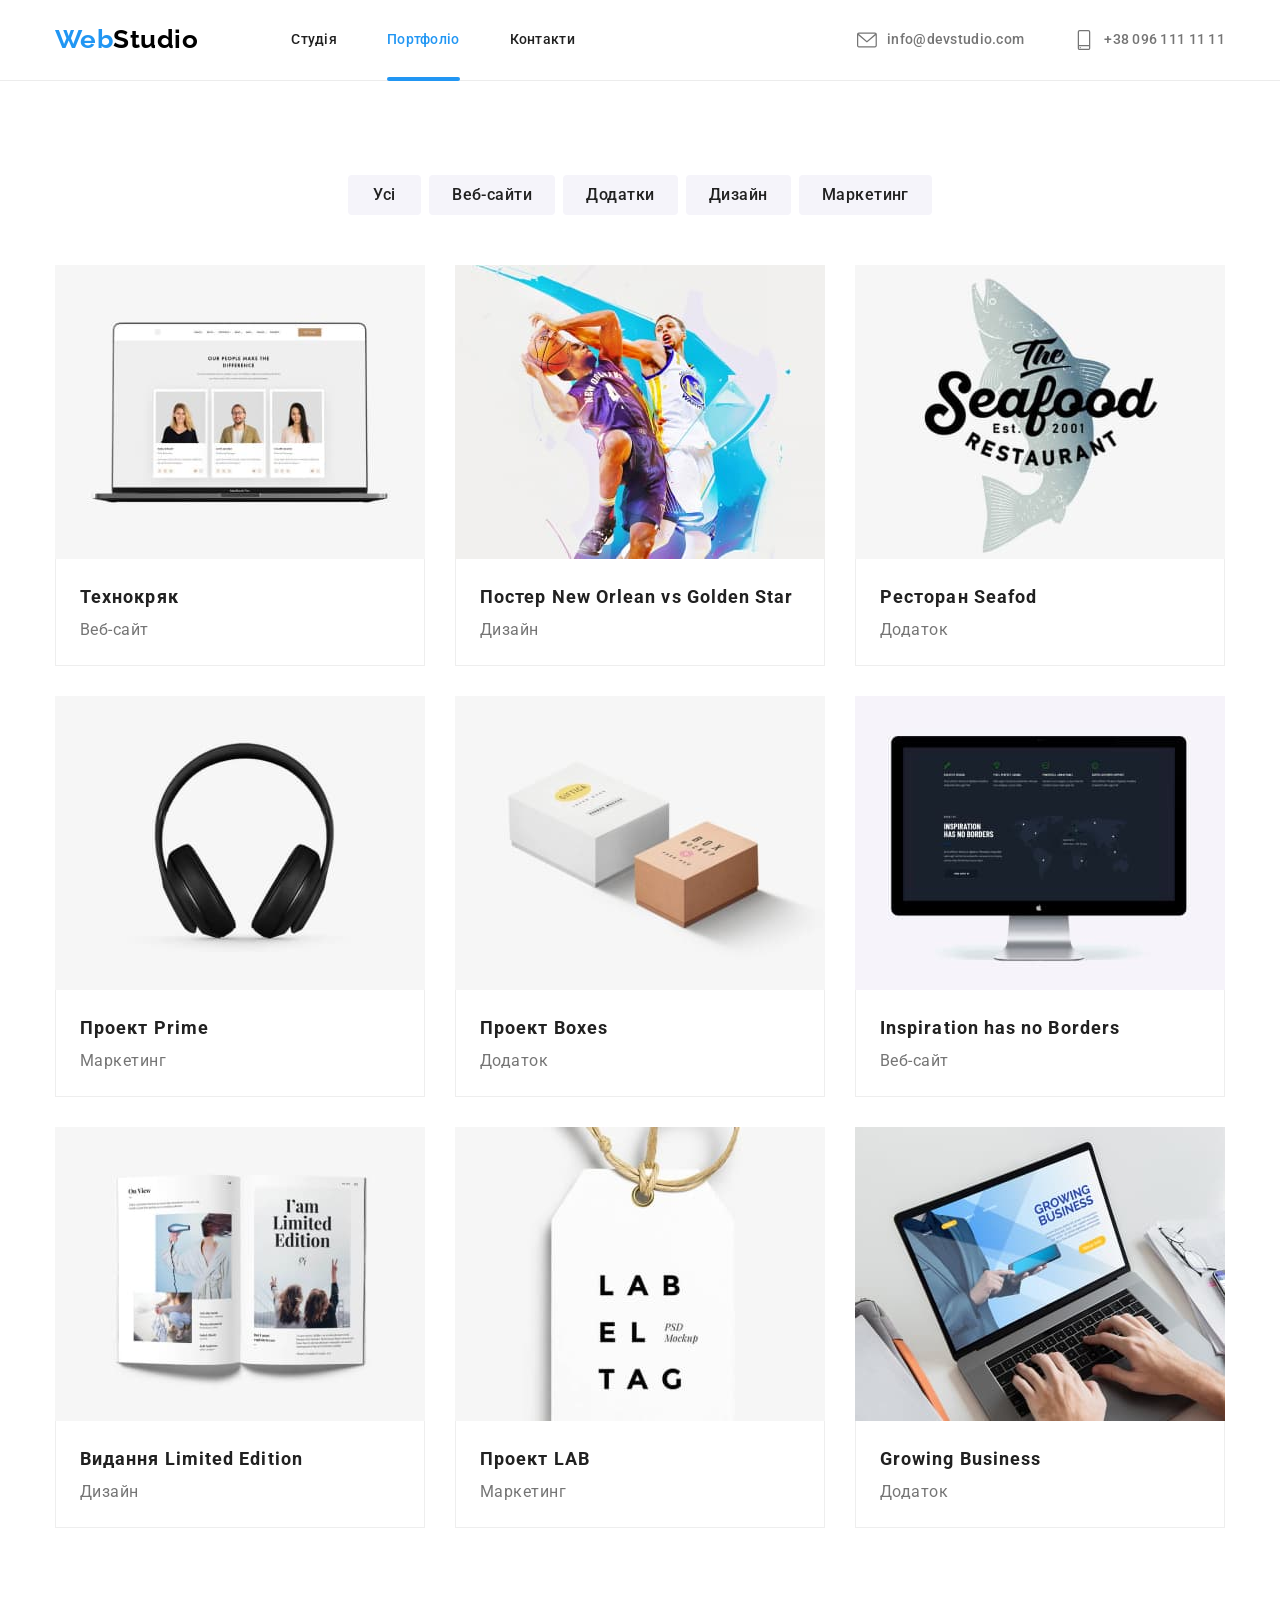
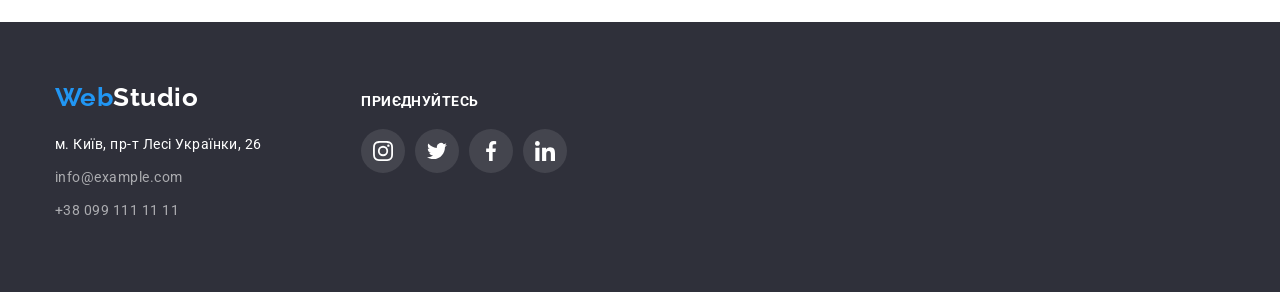
==== portfolio.html @ 3cb25d00 "initial commit" ====
<!DOCTYPE html>
<html lang="uk">
  <head>
    <meta charset="UTF-8" />
    <meta name="viewport" content="width=device-width, initial-scale=1.0" />
    <title>Студія</title>
    <link rel="preconnect" href="https://fonts.googleapis.com" />
    <link rel="preconnect" href="https://fonts.gstatic.com" crossorigin />
    <link
      href="https://fonts.googleapis.com/css2?family=Raleway:wght@700&family=Roboto:wght@400;500;700;900&display=swap"
      rel="stylesheet"
    />
    <link
      rel="stylesheet"
      href="https://cdnjs.cloudflare.com/ajax/libs/modern-normalize/1.1.0/modern-normalize.min.css"
      integrity="sha512-wpPYUAdjBVSE4KJnH1VR1HeZfpl1ub8YT/NKx4PuQ5NmX2tKuGu6U/JRp5y+Y8XG2tV+wKQpNHVUX03MfMFn9Q=="
      crossorigin="anonymous"
      referrerpolicy="no-referrer"
    />
    <link rel="stylesheet" href="./css/styles.css" />
  </head>

  <body>
    <!-------------------header------------------->
    <header class="page-header">
      <div class="container menu-container">
        <nav class="header-nav">
          <!--logo-->
          <a href="/index.html" class="logo link">
            <span class="logo-firstpart">Web</span
            ><span class="logo-secondpart">Studio</span>
          </a>
          <!---------------menu-------------------->
          <ul class="site-nav">
            <li class="site-nav-unit">
              <a href="./index.html" class="link">Студія</a>
            </li>
            <li class="site-nav-unit">
              <a href="./portfolio.html" class="link current">Портфоліо</a>
            </li>
            <li class="site-nav-unit"><a href="#" class="link">Контакти</a></li>
          </ul>
        </nav>

        <!---------------contacts-header--------------->
        <ul class="auth-nav">
          <li class="auth-nav-item item">
            <a href="mailto:info@devstudio.com" class="auth-nav-link link"
              ><svg class="address-icon" width="20" height="20">
                <use href="./images/icons.svg#icon-envelope"></use>
                ></svg
              ><span>info@devstudio.com</span>
            </a>
          </li>
          <li class="auth-nav-item item">
            <a href="tel:+380961111111" class="auth-nav-link link"
              ><svg class="address-icon" width="20" height="20">
                <use href="./images/icons.svg#icon-smartphone"></use>
                ></svg
              ><span>+38 096 111 11 11</span></a
            >
          </li>
        </ul>
      </div>
    </header>

    <main>
      <section class="portfolio">
        <div class="container">
          <h1 class="visually-hidden">Портфоліо</h1>

          <!--examples-categories-->
          <ul class="portfolio-buttons-list">
            <li>
              <button
                type="button"
                class="portfolio-button button secondary link"
              >
                Усі
              </button>
            </li>
            <li>
              <button
                type="button"
                class="portfolio-button button secondary link"
              >
                Веб-сайти
              </button>
            </li>
            <li>
              <button
                type="button"
                class="portfolio-button button secondary link"
              >
                Додатки
              </button>
            </li>
            <li>
              <button
                type="button"
                class="portfolio-button button secondary link"
              >
                Дизайн
              </button>
            </li>
            <li>
              <button
                type="button"
                class="portfolio-button button secondary link"
              >
                Маркетинг
              </button>
            </li>
          </ul>
          <!----------------------------Portfolio-------------------------------------->
          <ul class="portfolio-list list">
            <li class="portfolio-item">
              <a
                href="#"
                target="_blank"
                rel="noopener noreferrer"
                class="portfolio-link link"
              >
                <div class="portfolio-thumb">
                  <img
                    src="./images/portfolio-img-example-01.jpg"
                    alt="Відкритий ноутбук з зображенням головної сторінки сайту"
                    width="370"
                    height="294"
                  />
                  <div class="portfolio-overlay">
                    <p class="portfolio-overlay-text">
                      Ресурс пропонує комплексні пропозиції з різним рівнем
                      функціоналу та сервісів. Все це дозволить відвідувачу
                      отримати вичерпні відомості про компанію чи приватну
                      особу.
                    </p>
                  </div>
                </div>
                <div class="portfolio-item-info">
                  <h2 class="portfolio-item-title">Технокряк</h2>
                  <p class="portfolio-item-text">Веб-сайт</p>
                </div>
              </a>
            </li>
            <li class="portfolio-item">
              <a
                href="#"
                target="_blank"
                rel="noopener noreferrer"
                class="portfolio-link link"
              >
                <div class="portfolio-thumb">
                  <img
                    src="./images/portfolio-img-example-02.jpg"
                    alt="Активна гра в баскетбол"
                    width="370"
                    height="294"
                  />
                  <div class="portfolio-overlay">
                    <p class="portfolio-overlay-text">
                      Ресурс пропонує комплексні пропозиції з різним рівнем
                      функціоналу та сервісів. Все це дозволить відвідувачу
                      отримати вичерпні відомості про компанію чи приватну
                      особу.
                    </p>
                  </div>
                </div>

                <div class="portfolio-item-info">
                  <h2 class="portfolio-item-title">
                    Постер New Orlean vs Golden Star
                  </h2>
                  <p class="portfolio-item-text">Дизайн</p>
                </div>
              </a>
            </li>
            <li class="portfolio-item">
              <a
                href="#"
                target="_blank"
                rel="noopener noreferrer"
                class="portfolio-link link"
              >
                <div class="portfolio-thumb">
                  <img
                    src="./images/portfolio-img-example-03.jpg"
                    alt="Логотип ресторану-замовника"
                    width="370"
                    height="294"
                  />
                  <div class="portfolio-overlay">
                    <p class="portfolio-overlay-text">
                      Ресурс пропонує комплексні пропозиції з різним рівнем
                      функціоналу та сервісів. Все це дозволить відвідувачу
                      отримати вичерпні відомості про компанію чи приватну
                      особу.
                    </p>
                  </div>
                </div>

                <div class="portfolio-item-info">
                  <h2 class="portfolio-item-title">
                    Ресторан <span lang="en">Seafod</span>
                  </h2>
                  <p class="portfolio-item-text">Додаток</p>
                </div></a
              >
            </li>
            <li class="portfolio-item">
              <a
                href="#"
                target="_blank"
                rel="noopener noreferrer"
                class="portfolio-link link"
              >
                <div class="portfolio-thumb">
                  <img
                    src="./images/portfolio-img-example-04.jpg"
                    alt="Професійні навушники"
                    width="370"
                    height="294"
                  />
                  <div class="portfolio-overlay">
                    <p class="portfolio-overlay-text">
                      Ресурс пропонує комплексні пропозиції з різним рівнем
                      функціоналу та сервісів. Все це дозволить відвідувачу
                      отримати вичерпні відомості про компанію чи приватну
                      особу.
                    </p>
                  </div>
                </div>

                <div class="portfolio-item-info">
                  <h2 class="portfolio-item-title">
                    Проект <span lang="en">Prime</span>
                  </h2>
                  <p class="portfolio-item-text">Маркетинг</p>
                </div></a
              >
            </li>
            <li class="portfolio-item">
              <a
                href="#"
                target="_blank"
                rel="noopener noreferrer"
                class="portfolio-link link"
              >
                <div class="portfolio-thumb">
                  <img
                    src="./images/portfolio-img-example-05.jpg"
                    alt="Дві упаковочні коробки"
                    width="370"
                    height="294"
                  />
                  <div class="portfolio-overlay">
                    <p class="portfolio-overlay-text">
                      Ресурс пропонує комплексні пропозиції з різним рівнем
                      функціоналу та сервісів. Все це дозволить відвідувачу
                      отримати вичерпні відомості про компанію чи приватну
                      особу.
                    </p>
                  </div>
                </div>

                <div class="portfolio-item-info">
                  <h2 class="portfolio-item-title">
                    Проект <span lang="en">Boxes</span>
                  </h2>
                  <p class="portfolio-item-text">Додаток</p>
                </div></a
              >
            </li>
            <li class="portfolio-item">
              <a
                href="#"
                target="_blank"
                rel="noopener noreferrer"
                class="portfolio-link link"
              >
                <div class="portfolio-thumb">
                  <img
                    src="./images/portfolio-img-example-06.jpg"
                    alt="Екран монітора комп'ютера із зображенням головної сторінки зробленого студією сайта"
                    width="370"
                    height="294"
                  />
                  <div class="portfolio-overlay">
                    <p class="portfolio-overlay-text">
                      Ресурс пропонує комплексні пропозиції з різним рівнем
                      функціоналу та сервісів. Все це дозволить відвідувачу
                      отримати вичерпні відомості про компанію чи приватну
                      особу.
                    </p>
                  </div>
                </div>

                <div class="portfolio-item-info">
                  <h2 lang="en" class="portfolio-item-title">
                    Inspiration has no Borders
                  </h2>
                  <p class="portfolio-item-text">Веб-сайт</p>
                </div></a
              >
            </li>
            <li class="portfolio-item">
              <a
                href="#"
                target="_blank"
                rel="noopener noreferrer"
                class="portfolio-link link"
              >
                <div class="portfolio-thumb">
                  <img
                    src="./images/portfolio-img-example-07.jpg"
                    alt="Розгортка модного журналу"
                    width="370"
                    height="294"
                  />
                  <div class="portfolio-overlay">
                    <p class="portfolio-overlay-text">
                      Ресурс пропонує комплексні пропозиції з різним рівнем
                      функціоналу та сервісів. Все це дозволить відвідувачу
                      отримати вичерпні відомості про компанію чи приватну
                      особу.
                    </p>
                  </div>
                </div>

                <div class="portfolio-item-info">
                  <h2 class="portfolio-item-title">
                    Видання <span lang="en">Limited Edition</span>
                  </h2>
                  <p class="portfolio-item-text">Дизайн</p>
                </div>
              </a>
            </li>
            <li class="portfolio-item">
              <a
                href="#"
                target="_blank"
                rel="noopener noreferrer"
                class="portfolio-link link"
              >
                <div class="portfolio-thumb">
                  <img
                    src="./images/portfolio-img-example-08.jpg"
                    alt="Бірка з назвою проекта замовника"
                    width="370"
                    height="294"
                  />
                  <div class="portfolio-overlay">
                    <p class="portfolio-overlay-text">
                      Ресурс пропонує комплексні пропозиції з різним рівнем
                      функціоналу та сервісів. Все це дозволить відвідувачу
                      отримати вичерпні відомості про компанію чи приватну
                      особу.
                    </p>
                  </div>
                </div>

                <div class="portfolio-item-info">
                  <h3 class="portfolio-item-title">
                    Проект <span lang="en">LAB</span>
                  </h3>
                  <p class="portfolio-item-text">Маркетинг</p>
                </div></a
              >
            </li>
            <li class="portfolio-item">
              <a
                href="#"
                target="_blank"
                rel="noopener noreferrer"
                class="portfolio-link link"
              >
                <div class="portfolio-thumb">
                  <img
                    src="./images/portfolio-img-example-09.jpg"
                    alt="Клієнт з ноутбука заходить на сайт замовника"
                    width="370"
                    height="294"
                  />
                  <div class="portfolio-overlay">
                    <p class="portfolio-overlay-text">
                      Ресурс пропонує комплексні пропозиції з різним рівнем
                      функціоналу та сервісів. Все це дозволить відвідувачу
                      отримати вичерпні відомості про компанію чи приватну
                      особу.
                    </p>
                  </div>
                </div>

                <div class="portfolio-item-info">
                  <h3 class="portfolio-item-title" lang="en">
                    Growing Business
                  </h3>
                  <p class="portfolio-item-text">Додаток</p>
                </div></a
              >
            </li>
          </ul>
        </div>
      </section>
    </main>

    <footer class="footer">
      <div class="footer-container container">
        <div class="footer-section">
          <a href="/index.html" class="link logo">
            <span class="logo-firstpart">Web</span
            ><span class="logo-white-secondpart">Studio</span>
          </a>
          <address class="address">
            <ul>
              <li class="address-item">
                <a
                  href="https://goo.gl/maps/REf4FK5SUBbMHxeN7"
                  target="_blank"
                  rel="noopener
                nofollow
                noreferrer"
                  class="map-link link"
                  >м. Київ, пр-т Лесі Українки, 26</a
                >
              </li>
              <li class="address-item">
                <a href="mailto:info@example.com" class="address-link link"
                  >info@example.com</a
                >
              </li>
              <li class="address-item">
                <a href="tel:+380991111111" class="address-link link"
                  >+38 099 111 11 11</a
                >
              </li>
            </ul>
          </address>
        </div>

        <div class="footer-section">
          <p class="invitation">Приєднуйтесь</p>
          <ul class="footer-soc-list">
            <li class="footer-soc-item">
              <a class="footer-soc-link" href="#">
                <svg class="footer-soc-icon" width="20" height="20">
                  <use href="./images/icons.svg#icon-instagram"></use>
                  >
                </svg>
              </a>
            </li>
            <li class="footer-soc-item">
              <a class="footer-soc-link" href="#">
                <svg class="footer-soc-icon" width="20" height="20">
                  <use href="./images/icons.svg#icon-twitter"></use>
                  >
                </svg>
              </a>
            </li>
            <li class="footer-soc-item">
              <a class="footer-soc-link" href="#">
                <svg class="footer-soc-icon" width="20" height="20">
                  <use href="./images/icons.svg#icon-facebook"></use>
                  >
                </svg>
              </a>
            </li>
            <li class="footer-soc-item">
              <a class="footer-soc-link" href="#">
                <svg class="footer-soc-icon" width="20" height="20">
                  <use href="./images/icons.svg#icon-linkedin"></use>
                  >
                </svg>
              </a>
            </li>
          </ul>
        </div>
      </div>
    </footer>
    <script>
      const { height: pageHeaderHeight } = document
        .querySelector(".page-header")
        .getBoundingClientRect();

      document.body.style.paddingTop = "${pageHeaderHeight}px";
    </script>
  </body>
</html>
---- css/styles.css ----
html {
  box-sizing: border-box;
}

*,
*::before,
*::after {
  box-sizing: inherit;
}

:root {
  --dark-text-color: #212121;
  --medium-text-color: #757575;
  --light-text-color: #ffffff;
  --accent-color: #2196f3;
  --light-background-color: #f5f5f5;
  --main-font: "Roboto", sans-serif;
  --primary-icon-color: #afb1b8;
  --transition-duration: color 250ms;
  --transition-timing-function: cubic-bezier(0.4, 0, 0.2, 1);
}

body {
  background-color: var(--light-text-color);
  color: var(--medium-text-color);
  font-family: var(--main-font);
  letter-spacing: 0.03em;
  margin: 0;
}

p,
h1,
h2,
h3,
h4,
h5,
h6 {
  margin: 0;
}

ul,
li {
  margin: 0;
  padding: 0;
  list-style: none;
}

.link {
  text-decoration: none;
}

.button {
  cursor: pointer;
}

img {
  display: block;
  max-width: 100%;
  height: auto;
}

.container {
  width: 1200px;
  padding: 0 15px;
  margin: 0 auto;
}

.section {
  padding: 94px 0;
}

.page-header {
  background-color: var(--light-text-color);
  display: flex;
  align-items: center;
  justify-content: space-between;
  border-bottom: 1px solid #ececec;
}

.logo {
  font-family: Raleway, sans-serif;
  font-size: 26px;
  font-weight: 700;
  line-height: 1.2;
  margin-right: 93px;
}

.logo-firstpart {
  color: var(--accent-color);
}

.logo-secondpart {
  color: #000000;
}

.header-nav {
  display: flex;
  align-items: center;
  justify-content: space-between;
}

.menu-container {
  display: flex;
  align-items: center;
}

.site-nav {
  display: flex;
  margin: 0;
}

.site-nav .site-nav-unit:not(:last-child) {
  margin-right: 50px;
}

.site-nav .link {
  position: relative;
  color: var(--dark-text-color);
  font-weight: 500;
  font-size: 14px;
  line-height: 1.14;
  letter-spacing: 0.02em;
  display: block;
  padding-top: 32px;
  padding-bottom: 32px;
}

.site-nav .link.current {
  color: var(--accent-color);
}

.site-nav .current::after {
  position: absolute;
  bottom: 0;
  left: 0;
  display: inline-block;
  content: "";
  border-radius: 2px;
  margin-bottom: -1px;
  width: 100%;
  height: 4px;
  background-color: var(--accent-color);
  opacity: 1;
}

.site-nav .link:hover,
.site-nav .link:focus,
.auth-nav .link:hover,
.auth-nav .link:focus,
.footer .link:focus,
.footer .link:hover {
  color: var(--accent-color);
}

.site-nav .link,
.auth-nav .link,
.footer .link,
.auth-nav-link {
  transition: color 250ms var(--transition-timing-function);
}

.auth-nav {
  display: flex;
  margin-left: auto;
}

.auth-nav .item + .item {
  margin-left: 50px;
}
/* ------------------------icons----------------- */
.address-icon {
  fill: var(--medium-text-color);
  margin-right: 10px;
}

.auth-nav-item {
  display: flex;
  justify-content: center;
}

.auth-nav-link {
  display: flex;
  align-items: center;
  color: #757575;
  font-weight: 500;
  font-size: 14px;
  line-height: 1.14;
  letter-spacing: 0.02em;
}

.auth-nav-link:hover,
.auth-nav-link:focus {
  color: var(--accent-color);
}

.auth-nav-link:hover .address-icon,
.auth-nav-link:focus .address-icon {
  fill: var(--accent-color);
}

.auth-nav-link .address-icon {
  transition: fill 250ms var(--transition-timing-function);
}

/* -----------------hero------------------- */
.hero {
  color: var(--light-text-color);
  text-align: center;
  background-color: #2f303a;
  padding-top: 200px;
  padding-bottom: 200px;

  max-width: 1600px;
  height: 600px;
  margin: 0 auto;

  background-color: #c4c4c4;
  background-image: linear-gradient(
      to right,
      rgba(47, 48, 58, 0.4),
      rgba(47, 48, 58, 0.4)
    ),
    url(../images/hero-background-image.jpg);

  background-repeat: no-repeat;
  background-position: center;
  background-size: cover;
}

.hero-title {
  text-align: center;
  font-size: 44px;
  font-weight: 900;
  line-height: 1.36;
  letter-spacing: 0.06em;
  text-transform: uppercase;
  margin: 0 auto 30px;
  max-width: 696px;
}

.hero-button {
  color: var(--light-text-color);
  background-color: var(--accent-color);
  font-family: Roboto, sans-serif;
  font-weight: 700;
  line-height: 1.88;
  letter-spacing: 0.06em;
  box-shadow: 0px 4px 4px rgba(0, 0, 0, 0.15);
  display: inline-block;
  padding: 10px 32px;
  border-radius: 4px;
  border: none;
  min-width: 216px;
  text-align: center;

  transition: color 250ms var(--transition-timing-function),
    background-color 250ms var(--transition-timing-function);
}

.hero-button:hover,
.hero-button:focus {
  background-color: #188ce8;
  cursor: pointer;
}
/* ------------------advantages------------------ */
.advantages {
  font-size: 14px;
  padding-bottom: 0;
}

ul.advantages-list {
  display: flex;
  gap: 30px;
  padding: 0;
}

.visually-hidden {
  position: absolute;
  white-space: nowrap;
  width: 1px;
  height: 1px;
  overflow: hidden;
  border: 0;
  padding: 0;
  clip: rect(0 0 0 0);
  clip-path: inset(50%);
  margin: -1px;
}

.advantages-item {
  flex-basis: calc((100%-90px) / 4);
}

.advantages-item::before {
  display: block;
  content: "";
  height: 120px;
  margin-bottom: 30px;
  background-repeat: no-repeat;
  background-color: #f5f4fa;
  border-radius: 4px;
  background-position: center;
}

.icon-details::before {
  background-image: url(../images/antena.svg);
}

.icon-punktuality::before {
  background-image: url(../images/clock.svg);
}

.icon-planning::before {
  background-image: url(../images/diagram.svg);
}

.icon-modern-tech::before {
  background-image: url(../images/astronaut.svg);
}

.advantages-title {
  font-weight: 700;
  font-size: 14px;
  line-height: 1.14;
  text-transform: uppercase;
  text-align: left;
  margin-bottom: 10px;
  color: var(--dark-text-color);
}

.advantages p {
  line-height: 1.71;
}

h2 {
  font-size: 36px;
  font-weight: 700;
  line-height: 1.17;
}

.title {
  color: var(--dark-text-color);
  margin-bottom: 50px;
  text-align: center;
}

.portfolio-main {
  background-color: var(--light-text-color);
}

.portfolio-main-wrapper img {
  margin: 0;
}

.portfolio-main-wrapper {
  display: flex;
  gap: 30px;
  padding: 0;
}

.portfolio-main-item {
  position: relative;
}

.portfolio-main-title {
  position: absolute;
  bottom: 0;
  left: 0;
  width: 100%;
  height: 70px;
  font-weight: 700;
  font-size: 14px;
  line-height: 1.14;
  text-align: center;
  padding: 27px;
  letter-spacing: 0.03em;
  text-transform: uppercase;
  color: #ffffff;
  background-color: rgba(47, 48, 58, 0.8);
}

/* ------------------team----------------------- */
.team {
  line-height: 1.19;
  background-color: #f5f4fa;
}

.team-list {
  display: flex;
  gap: 30px;
  justify-content: space-between;
}

.team-member {
  background-color: var(--light-text-color);
  box-shadow: 0px 1px 3px rgba(0, 0, 0, 0.12), 0px 1px 1px rgba(0, 0, 0, 0.14),
    0px 2px 1px rgba(0, 0, 0, 0.2);
  border-radius: 0px 0px 4px 4px;
  text-align: center;
  max-width: calc((100%-90) / 4);
}

div.team-member-description {
  padding: 30px 10px;
}

.team-member-title {
  font-weight: 500;
  font-size: 16px;
  margin-bottom: 10px;
}

.team-soc-list {
  display: flex;
  align-items: center;
  justify-content: center;
  margin-top: 16px;
  gap: 10px;
}

.team-soc-link {
  width: 44px;
  height: 44px;
  border-radius: 50%;
  display: flex;
  align-items: center;
  justify-content: center;
  background-color: var(--light-text-color);
  transition: background-color 250ms var(--transition-timing-function);
}

.team-soc-link:hover,
.team-soc-link:focus,
.footer-soc-link:hover,
.footer-soc-link:focus {
  background-color: var(--accent-color);
}

.team-soc-link:hover .team-soc-icon,
.team-soc-link:focus .team-soc-icon {
  fill: var(--light-text-color);
}

.team-soc-icon {
  fill: var(--primary-icon-color);
  transition: fill 250ms var(--transition-timing-function);
}
/* ------------------------clients------------------------ */
.clients-list {
  display: flex;
  gap: 30px;
  height: 92px;
}

.clients-item {
  display: flex;
  width: calc((100%-150) / 6);
  height: 92px;
  align-items: center;
  justify-content: center;
}

.clients-link {
  display: flex;
  width: 100%;
  height: 100%;
  border: 1px solid var(--primary-icon-color);
  border-radius: 4px;
  justify-content: center;
  align-items: center;
  transition: border 250ms var(--transition-timing-function);
}

.clients-icon {
  fill: var(--primary-icon-color);
  transition: fill 250ms var(--transition-timing-function);
}

.clients-link:hover .clients-icon,
.clients-link:focus .clients-icon {
  fill: var(--accent-color);
}

.clients-link:hover,
.clients-link:focus {
  border: 1px solid var(--accent-color);
}

/* ------------------------------pogtfolio---------------------- */
.portfolio {
  background-color: var(--light-text-color);
  padding: 94px 0;
}

.portfolio-buttons-list {
  display: flex;
  gap: 8px;
  justify-content: center;
  margin-bottom: 50px;
}

.portfolio-button {
  font-family: Roboto, sans-serif;
  display: inline-block;
  padding: 6px 22px;
  border: 1px solid transparent;
  border-radius: 4px;
  min-width: 73px;
  transition: box-shadow 250ms var(--transition-timing-function);
}
.portfolio-button:hover,
.portfolio-button:focus,
.portfolio-link:hover,
.portfolio-link:focus {
  box-shadow: 0px 1px 1px rgba(0, 0, 0, 0.12), 0px 4px 4px rgba(0, 0, 0, 0.06),
    1px 4px 6px rgba(0, 0, 0, 0.16);
}

.portfolio-list {
  display: flex;
  flex-wrap: wrap;
  gap: 30px;
}

.portfolio-item {
  flex-basis: calc((100% - 60px) / 3);
}

.portfolio-link {
  display: block;
  width: 100%;
  height: 100%;
  transition: box-shadow 250ms var(--transition-timing-function);
}

/* .portfolio-link:hover,
.portfolio-link:focus {
  box-shadow: 0px 1px 1px rgba(0, 0, 0, 0.12), 0px 4px 4px rgba(0, 0, 0, 0.06),
    1px 4px 6px rgba(0, 0, 0, 0.16);
} */

.portfolio-item:nth-child(3n) {
  margin: 0;
}

.portfolio-item-title {
  color: var(--dark-text-color);
  font-weight: 700;
  font-size: 18px;
  line-height: 2;
  letter-spacing: 0.06em;
}

.portfolio-item-info {
  padding: 20px 24px;
  background-color: var(--light-text-color);
  border: 1px solid #eeeeee;
  border-top: transparent;
}

.portfolio-item-text {
  line-height: 1.88;
  color: var(--medium-text-color);
}

.portfolio-thumb {
  position: relative;
  overflow: hidden;
}

.portfolio-overlay {
  position: absolute;
  right: 0;
  bottom: 0;
  width: 100%;
  height: 100%;
  background-color: rgba(33, 150, 243, 0.9);

  transform: translateY(101%);
  transition: transform 250ms var(--transition-timing-function);
}

.portfolio-link:hover .portfolio-overlay,
.portfolio-link:hover .portfolio-overlay {
  transform: translateY(0);
}

.portfolio-overlay-text {
  position: absolute;
  color: var(--light-text-color);
  font-size: 18px;
  line-height: 1.56;
  letter-spacing: 0.03em;

  width: 100%;
  height: 100%;
  top: 0;
  padding: 63px 24px;
}

/* ---------------------footer--------------------- */
.logo-white-secondpart {
  color: var(--light-text-color);
}

.footer {
  background-color: #2f303a;
  padding: 60px 0;
}

.footer .logo {
  display: inline-block;
  margin-bottom: 20px;
}

.footer .address {
  font-size: 14px;
  line-height: 1.71;
  font-style: normal;
}

.address-item {
  display: block;
  margin-bottom: 9px;
}

.map-link,
.address-link:not(:nth-last-child(n)) {
  margin-bottom: 9px;
}

.map-link {
  color: var(--light-text-color);
}
.footer .address-link {
  color: rgba(255, 255, 255, 0.6);
}

.footer-container {
  display: flex;
  align-items: baseline;
}

.footer-section:first-child {
  margin-right: 70px;
}

.invitation {
  font-weight: 700;
  font-size: 14px;
  line-height: 16px;
  letter-spacing: 0.03em;
  text-transform: uppercase;
  color: var(--light-text-color);
}

.footer-soc-list {
  display: flex;
  align-items: center;
  justify-content: center;
  margin-top: 20px;
  gap: 10px;
}

.footer-soc-link {
  width: 44px;
  height: 44px;
  border-radius: 50%;
  display: flex;
  align-items: center;
  justify-content: center;
  background-color: rgba(255, 255, 255, 0.1);
  fill: var(--light-text-color);
  transition: background-color 250ms var(--transition-timing-function),
    fill 250ms var(--transition-timing-function);
}

/* -----------------buttons-------------------------- */
.button {
  color: var(--dark-text-color);
  background-color: var(--light-background-color);
  font-weight: 500;
  font-size: 16px;
  line-height: 1.62;
  letter-spacing: 0.03em;
  cursor: pointer;

  transition: color 250ms var(--transition-timing-function),
    background-color 250ms var(--transition-timing-function);
}

.button.primary {
  color: var(--light-text-color);
  background-color: var(--accent-color);
}

.button.secondary {
  color: var(--dark-text-color);
  background-color: #f5f4fa;
}

.button.secondary:hover,
.button.secondary:focus {
  color: var(--light-text-color);
  background-color: var(--accent-color);
  box-shadow: 0px 3px 1px rgba(0, 0, 0, 0.1), 0px 1px 2px rgba(0, 0, 0, 0.08),
    0px 2px 2px rgba(0, 0, 0, 0.12);
  border-radius: 4px;
}

/* -------------------backdrop------------------- */
.backdrop {
  position: fixed;
  width: 100vw;
  height: 100vh;
  left: 0;
  top: 0;
  background-color: rgba(0, 0, 0, 0.2);
  opacity: 1;

  transition: opacity 250ms var(--transition-timing-function),
    visibility 250ms var(--transition-timing-function);
}

.backdrop.is-hidden .modal {
  transform: translate(-50%, -50%) scale(0.9);
  opacity: 0;
}

.modal {
  position: absolute;
  min-width: 528px;
  min-height: 581px;
  top: 50%;
  left: 50%;
  background-color: var(--light-background-color);
  box-shadow: 0px 1px 3px rgba(0, 0, 0, 0.12), 0px 1px 1px rgba(0, 0, 0, 0.14),
    0px 2px 1px rgba(0, 0, 0, 0.2);
  border-radius: 4px;
  opacity: 1;

  transform: translate(-50%, -50%) scale(1);
  transition: transform 250ms var(--transition-timing-function),
    opacity 250ms var(--transition-timing-function);
}

.modal-close-button {
  position: absolute;
  top: 8px;
  right: 8px;
  width: 30px;
  height: 30px;

  border-radius: 50%;
  border: 1px solid rgba(0, 0, 0, 0.1);
  background-color: transparent;
  padding: 0;
  cursor: pointer;

  display: flex;
  align-items: center;
  justify-content: center;
}

.backdrop.is-hidden {
  opacity: 0;
  visibility: hidden;
  pointer-events: none;
}
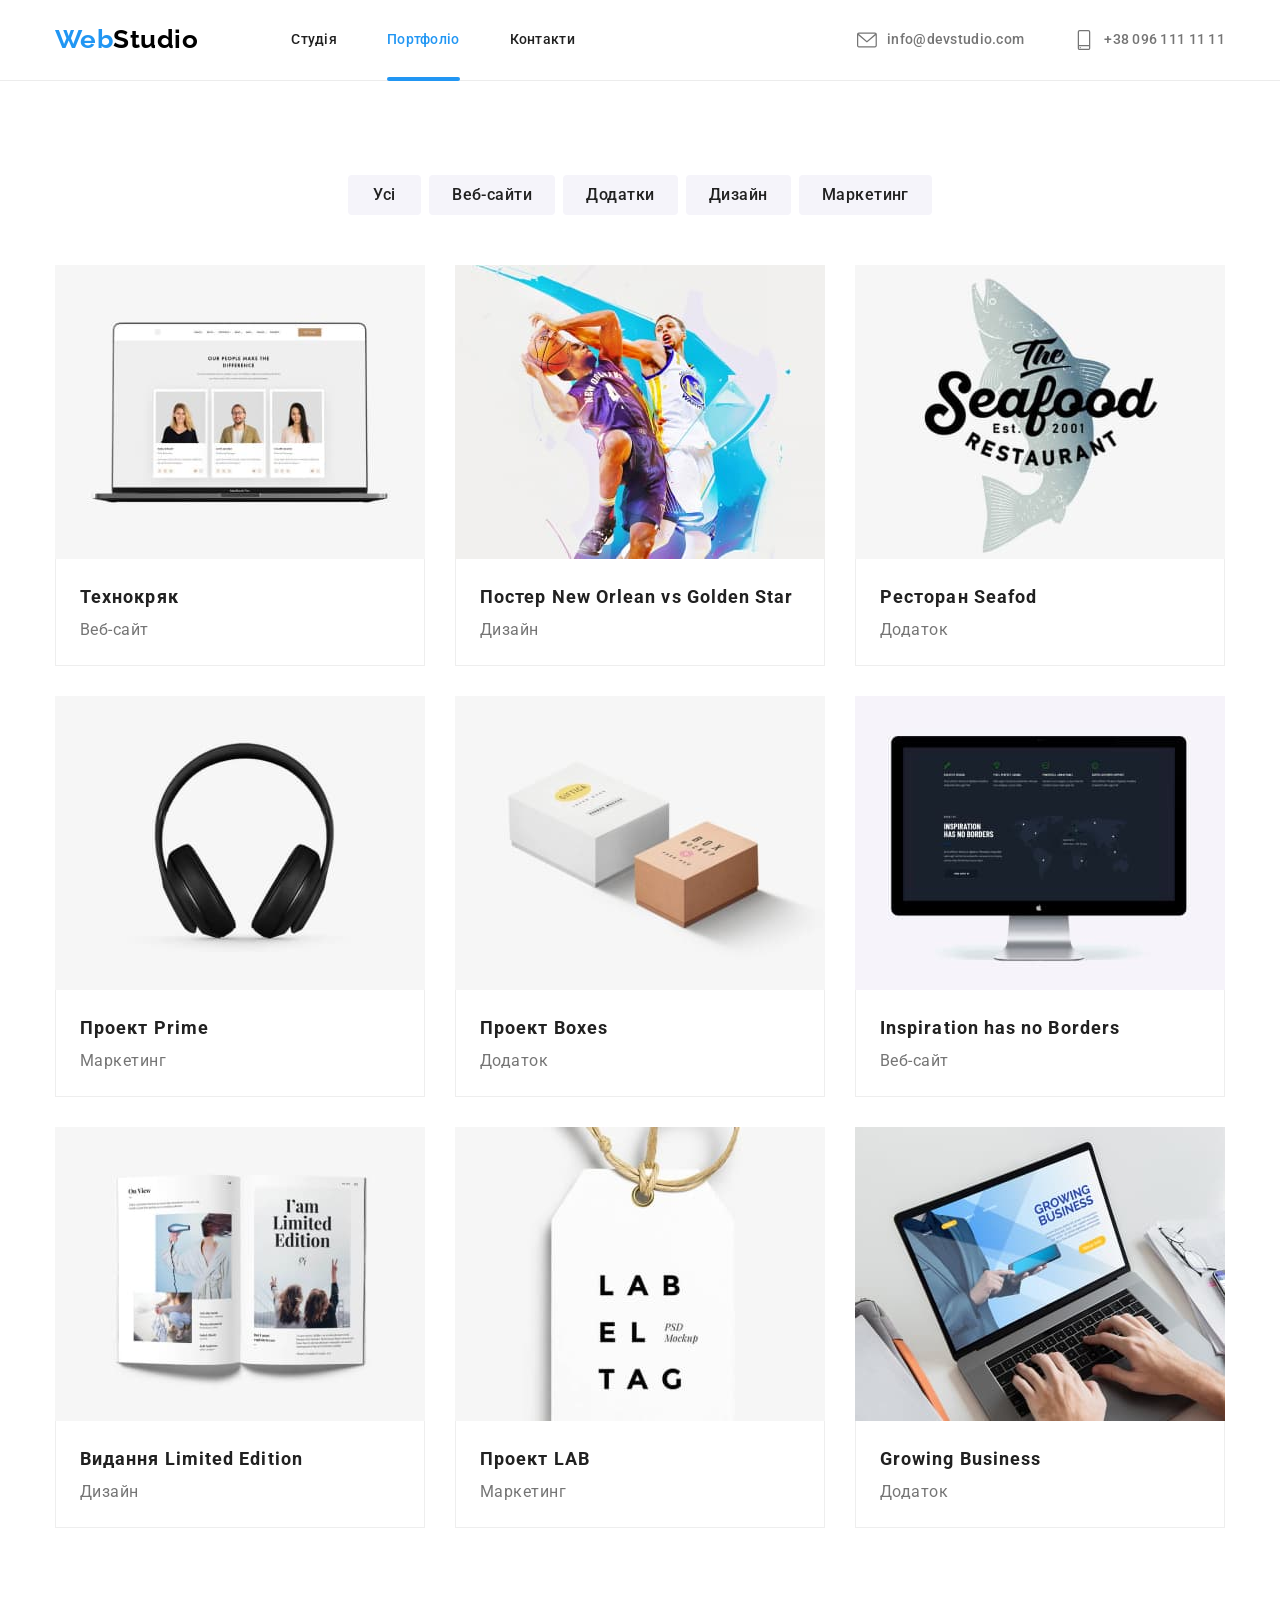
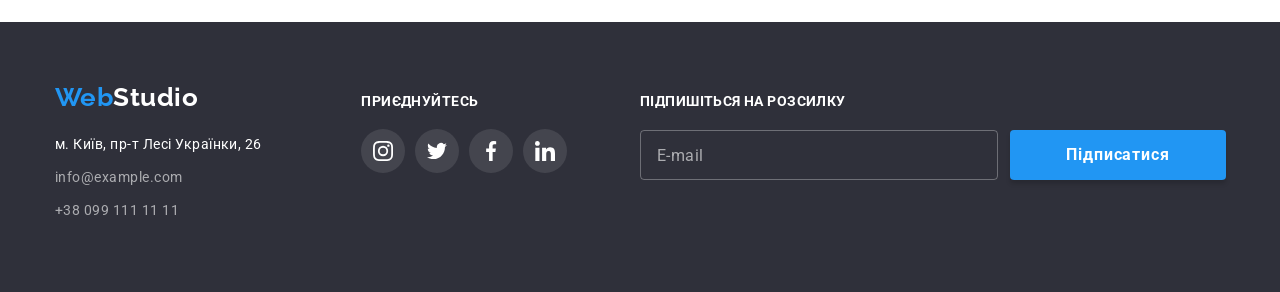
==== commit 26a0e545: "subscribe-form" ====
--- a/portfolio.html
+++ b/portfolio.html
@@ -476,6 +476,21 @@
           </ul>
         </div>
       </div>
+
+      <div class="subscribe-section">
+        <p class="subscribe-text">Підпишіться на розсилку</p>
+        <div class="subscribe-container">
+          <label class="">
+            <input
+              type="email"
+              class="subscribe-input"
+              name="subscribe-email"
+              placeholder="E-mail"
+            />
+          </label>
+          <button class="subscribe-button" type="submit">Підписатися</button>
+        </div>
+      </div>
     </footer>
     <script>
       const { height: pageHeaderHeight } = document
--- a/css/styles.css
+++ b/css/styles.css
@@ -238,7 +238,8 @@
   max-width: 696px;
 }
 
-.hero-button {
+.hero-button,
+.subscribe-button {
   color: var(--light-text-color);
   background-color: var(--accent-color);
   font-family: Roboto, sans-serif;
@@ -604,6 +605,7 @@
 }
 
 .footer {
+  position: relative;
   background-color: #2f303a;
   padding: 60px 0;
 }
@@ -673,6 +675,52 @@
   fill: var(--light-text-color);
   transition: background-color 250ms var(--transition-timing-function),
     fill 250ms var(--transition-timing-function);
+}
+/* -----------------subscribe-footer----------------- */
+.subscribe-section {
+  position: absolute;
+  top: 72px;
+  left: 50%;
+  width: 570px;
+  height: 86px;
+}
+
+.subscribe-text {
+  display: block;
+  font-weight: 700;
+  font-size: 14px;
+  line-height: 1.14;
+  letter-spacing: 0.03em;
+  text-transform: uppercase;
+  color: var(--light-text-color);
+  margin-bottom: 20px;
+}
+
+.subscribe-container {
+  display: flex;
+}
+
+.subscribe-input {
+  width: 358px;
+  height: 50px;
+  border-radius: 4px;
+  font-size: 16px;
+  padding: 15px 16px;
+  color: var(--light-text-color);
+  background-color: inherit;
+  margin-right: 12px;
+  border: 1px solid rgba(255, 255, 255, 0.3);
+  outline: transparent;
+}
+
+.subscribe-input::placeholder {
+  /* content: "e-mail"; */
+  font-size: 16px;
+  line-height: 1.25;
+  display: flex;
+  align-items: center;
+  letter-spacing: 0.03em;
+  color: rgba(255, 255, 255, 0.6);
 }
 
 /* -----------------buttons-------------------------- */
@@ -733,6 +781,7 @@
   min-height: 581px;
   top: 50%;
   left: 50%;
+  padding: 40px;
   background-color: var(--light-background-color);
   box-shadow: 0px 1px 3px rgba(0, 0, 0, 0.12), 0px 1px 1px rgba(0, 0, 0, 0.14),
     0px 2px 1px rgba(0, 0, 0, 0.2);
@@ -767,3 +816,178 @@
   visibility: hidden;
   pointer-events: none;
 }
+/* -------------------form----------- */
+.modal-title {
+  display: inline-block;
+  margin-bottom: 12px;
+  font-weight: 700;
+  font-size: 20px;
+  line-height: 1.15;
+  text-align: center;
+  letter-spacing: 0.03em;
+
+  color: var(--dark-text-color);
+}
+
+.modal-field {
+  margin-bottom: 28px;
+}
+
+.modal-field:last-child {
+  margin-bottom: 20px;
+}
+
+.input-wrap {
+  position: relative;
+}
+
+.modal-input {
+  width: 100%;
+  height: 40px;
+  border: 1px solid rgba(33, 33, 33, 0.2);
+  border-radius: 4px;
+  font-size: 16px;
+  color: #000000;
+  padding-left: 42px;
+
+  outline: transparent;
+  transition: border 250ms var(--transition-timing-function);
+}
+
+.modal-input:focus {
+  border: 1px solid var(--accent-color);
+}
+
+.modal-input-icon {
+  position: absolute;
+  top: 50%;
+  left: 12px;
+  transform: translateY(-50%);
+  fill: var(--dark-text-color);
+  transition: fill 250ms var(--transition-timing-function);
+}
+
+.modal-input:focus + .modal-input-icon {
+  fill: var(--accent-color);
+}
+
+.input-wrap:hover .modal-input-icon {
+  fill: var(--accent-color);
+}
+
+.input-wrap:hover .modal-input {
+  border: 1px solid var(--accent-color);
+}
+
+.modal-label {
+  display: flex;
+  flex-direction: column;
+  margin-bottom: 4px;
+  font-size: 12px;
+  line-height: 1.17;
+  letter-spacing: 0.01em;
+  color: var(--medium-text-color);
+}
+
+.modal-input::placeholder {
+  font-size: 12px;
+  line-height: 1.17;
+  letter-spacing: 0.01em;
+
+  color: rgba(117, 117, 117, 0.5);
+}
+
+.user-comment {
+  padding: 12px 16px;
+  width: 100%;
+  height: 120px;
+  border: 1px solid rgba(33, 33, 33, 0.2);
+  border-radius: 4px;
+  resize: none;
+  margin-bottom: 20px;
+
+  outline: transparent;
+  transition: border 250ms var(--transition-timing-function);
+}
+
+.user-comment:focus,
+.user-comment:hover {
+  border: 1px solid var(--accent-color);
+}
+
+/* -------------checkbox-modal--------- */
+
+.checkbox-field {
+  display: flex;
+  justify-content: center;
+  align-items: center;
+  margin-bottom: 30px;
+}
+
+.checkbox-input {
+  /* -webkit-appearance: value;
+  -moz-appearance: value;
+  appearance: value;
+*/
+  position: absolute;
+  /* white-space: nowrap; */
+  width: 1px;
+  height: 1px;
+  overflow: hidden;
+  border: 0;
+  padding: 0;
+  clip: rect(0 0 0 0);
+  clip-path: inset(50%);
+  margin: -1px;
+}
+
+.checkbox-icon {
+  display: inline-block;
+  width: 16px;
+  height: 15px;
+
+  border: 2px solid var(--dark-text-color);
+  border-radius: 2px;
+  margin-right: 8px;
+}
+
+.checkbox-input:checked + .checkbox-icon {
+  border-color: var(--accent-color);
+  background-color: var(--accent-color);
+  background-image: url("../images/icon-check.svg");
+  background-size: contain;
+  background-origin: border-box;
+}
+
+.checkbox-label {
+  font-size: 14px;
+  line-height: 1.71;
+  letter-spacing: 0.03em;
+  color: var(--medium-text-color);
+}
+
+.checkbox-link {
+  display: inline-block;
+  color: var(--accent-color);
+  border-bottom: 1px solid var(--accent-color);
+}
+/* ---------------------button-submit--------------------- */
+.button-submit {
+  margin: 0 auto;
+  display: block;
+  padding: 10px 20px;
+  min-width: 200px;
+  height: 50px;
+  font-weight: 700;
+  font-size: 16px;
+  line-height: 1.88;
+  letter-spacing: 0.06em;
+  cursor: pointer;
+  align-items: center;
+  justify-content: center;
+  border: none;
+  border-radius: 4px;
+  color: var(--light-text-color);
+  background: var(--accent-color);
+  box-shadow: 0px 4px 4px rgba(0, 0, 0, 0.15);
+}
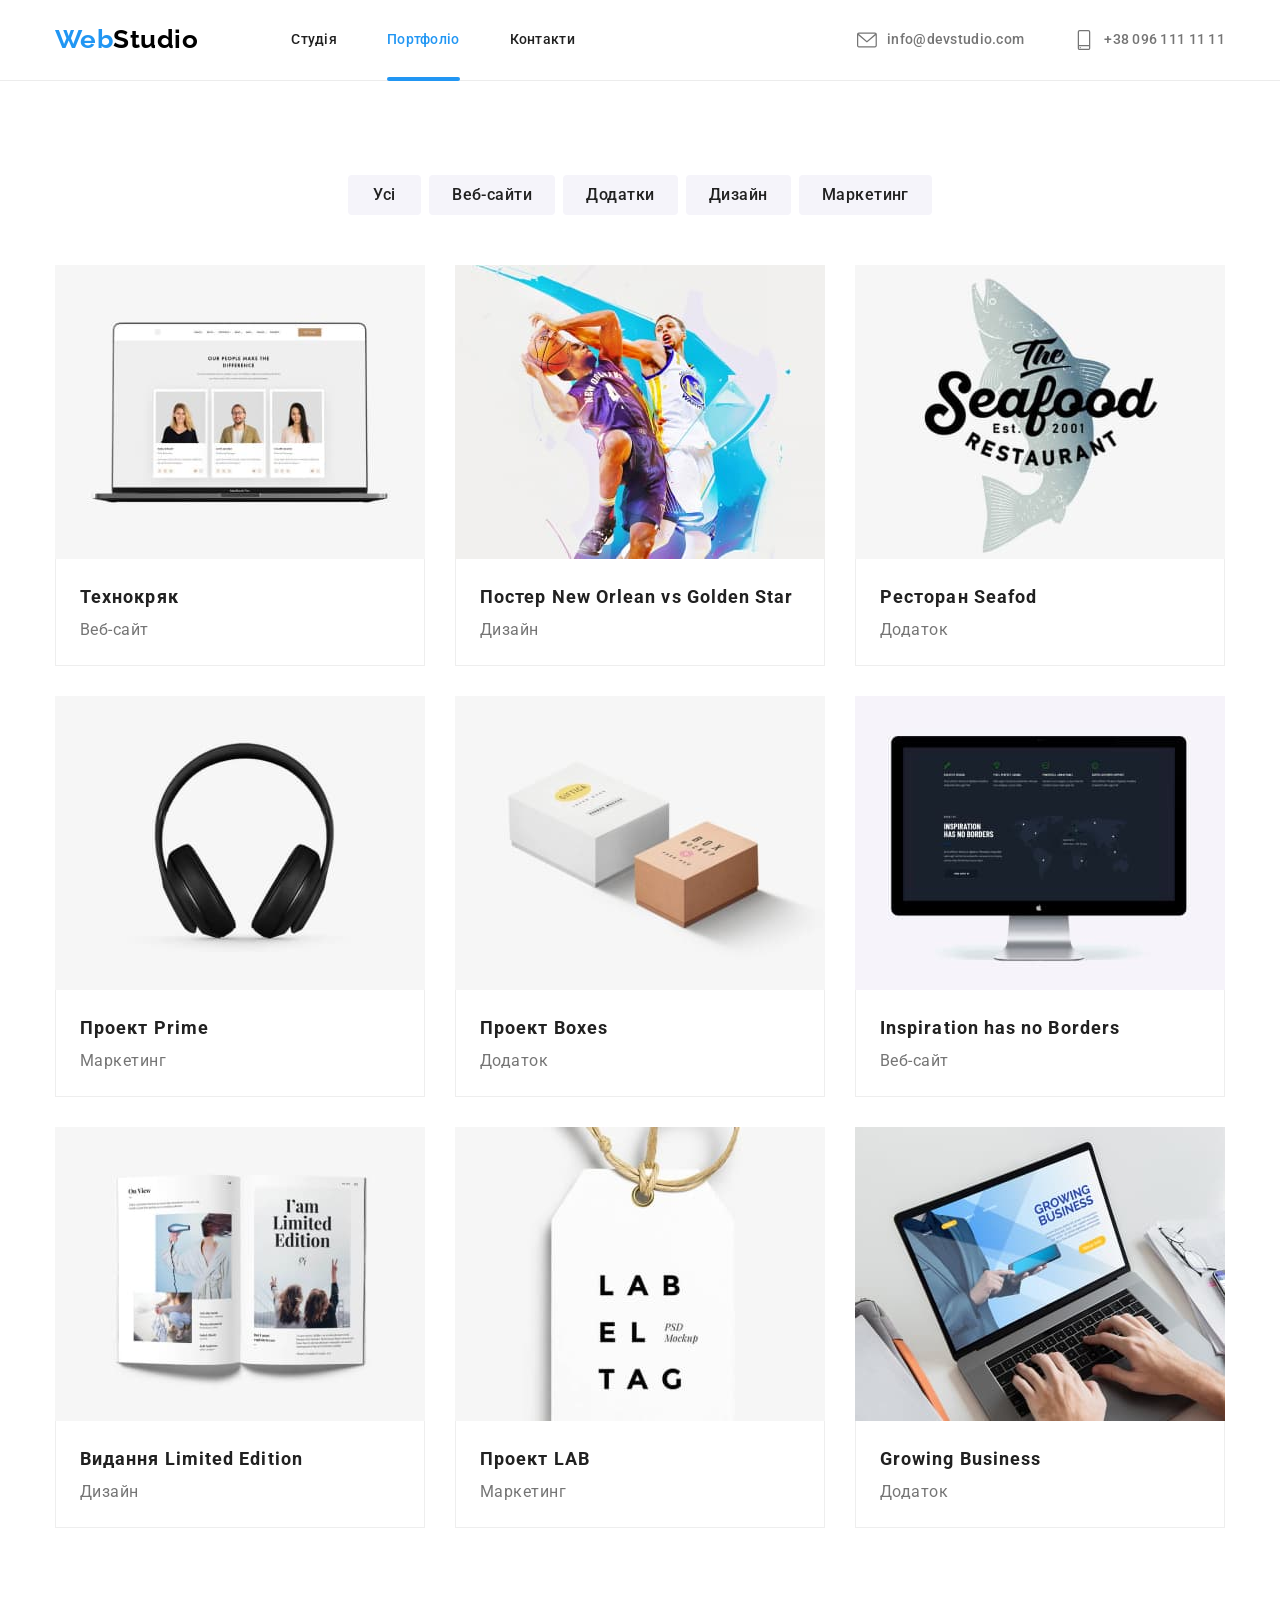
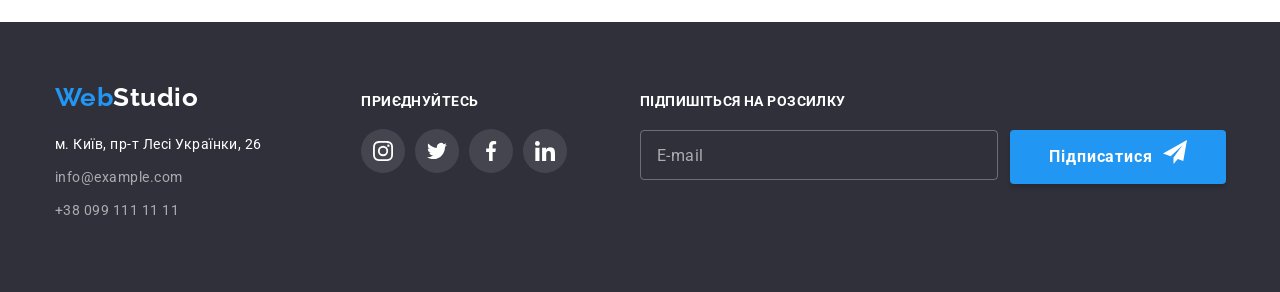
==== commit ed0de9bf: "subscribe-button icon" ====
--- a/portfolio.html
+++ b/portfolio.html
@@ -488,7 +488,14 @@
               placeholder="E-mail"
             />
           </label>
-          <button class="subscribe-button" type="submit">Підписатися</button>
+          <button class="subscribe-button" type="submit">
+            <span>Підписатися</span>
+            <span>
+              <svg class="subscribe-icon" width="24" height="24">
+                <use href="./images/icons.svg#icon-subscribe"></use>
+              </svg>
+            </span>
+          </button>
         </div>
       </div>
     </footer>
--- a/css/styles.css
+++ b/css/styles.css
@@ -259,7 +259,9 @@
 }
 
 .hero-button:hover,
-.hero-button:focus {
+.hero-button:focus,
+.subscribe-button:hover,
+.subscribe-button:focus {
   background-color: #188ce8;
   cursor: pointer;
 }
@@ -714,7 +716,6 @@
 }
 
 .subscribe-input::placeholder {
-  /* content: "e-mail"; */
   font-size: 16px;
   line-height: 1.25;
   display: flex;
@@ -723,6 +724,12 @@
   color: rgba(255, 255, 255, 0.6);
 }
 
+.subscribe-button {
+  display: flex;
+  align-items: center;
+  justify-content: center;
+  gap: 10px;
+}
 /* -----------------buttons-------------------------- */
 .button {
   color: var(--dark-text-color);
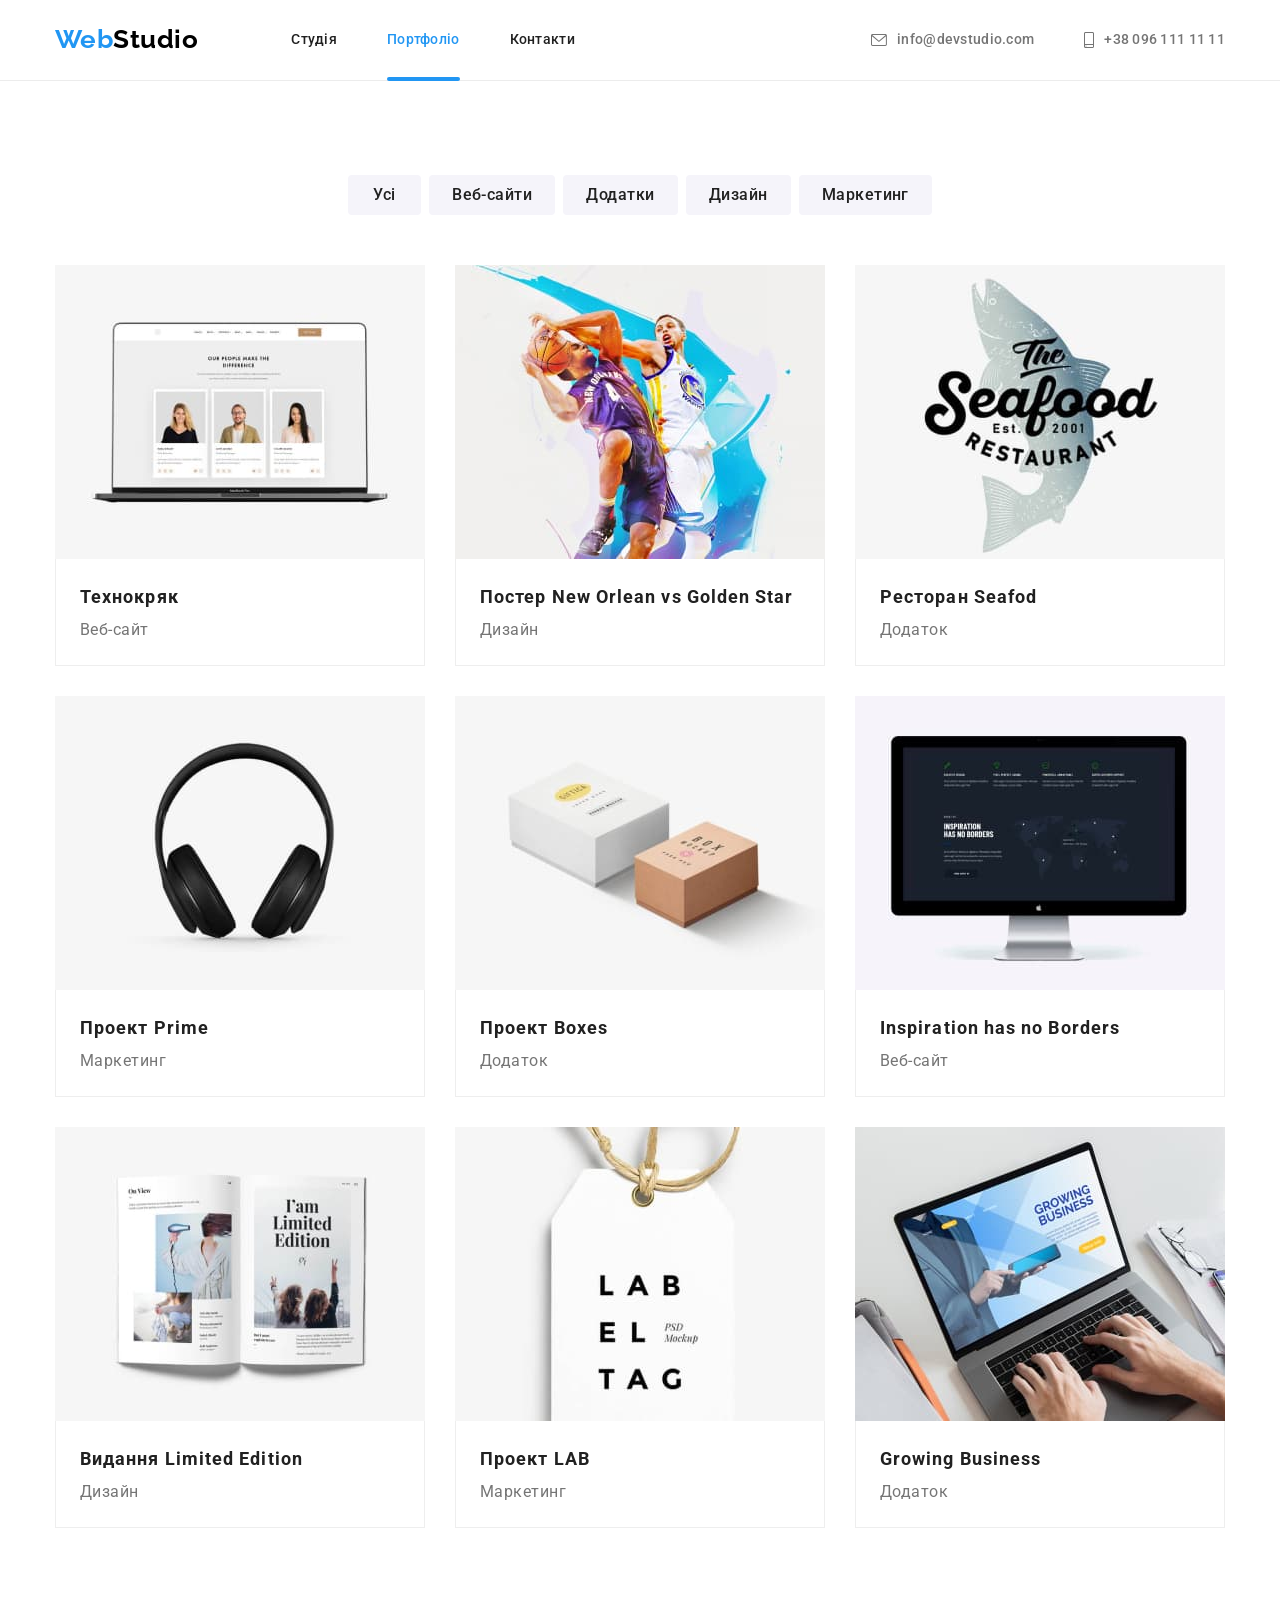
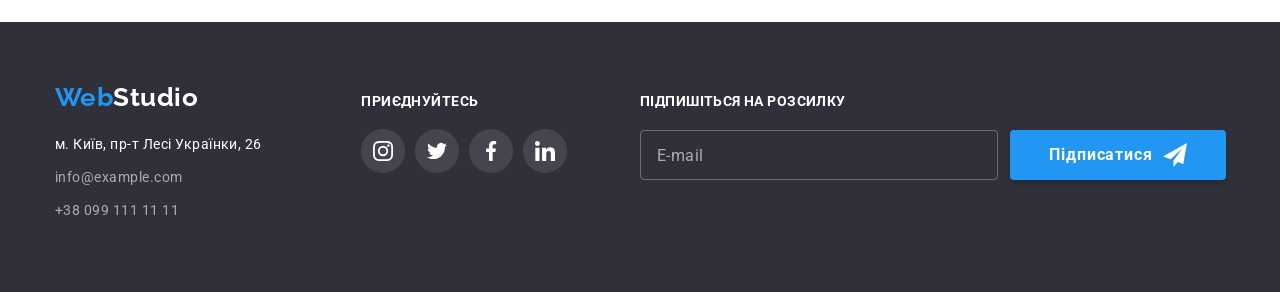
==== commit 43b2ca2e: "corrected" ====
--- a/portfolio.html
+++ b/portfolio.html
@@ -46,7 +46,7 @@
         <ul class="auth-nav">
           <li class="auth-nav-item item">
             <a href="mailto:info@devstudio.com" class="auth-nav-link link"
-              ><svg class="address-icon" width="20" height="20">
+              ><svg class="address-icon" width="16" height="12">
                 <use href="./images/icons.svg#icon-envelope"></use>
                 ></svg
               ><span>info@devstudio.com</span>
@@ -54,7 +54,7 @@
           </li>
           <li class="auth-nav-item item">
             <a href="tel:+380961111111" class="auth-nav-link link"
-              ><svg class="address-icon" width="20" height="20">
+              ><svg class="address-icon" width="10" height="16">
                 <use href="./images/icons.svg#icon-smartphone"></use>
                 ></svg
               ><span>+38 096 111 11 11</span></a
@@ -480,7 +480,7 @@
       <div class="subscribe-section">
         <p class="subscribe-text">Підпишіться на розсилку</p>
         <div class="subscribe-container">
-          <label class="">
+          <label class="subscribe-label">
             <input
               type="email"
               class="subscribe-input"
@@ -489,12 +489,10 @@
             />
           </label>
           <button class="subscribe-button" type="submit">
-            <span>Підписатися</span>
-            <span>
-              <svg class="subscribe-icon" width="24" height="24">
-                <use href="./images/icons.svg#icon-subscribe"></use>
-              </svg>
-            </span>
+            Підписатися
+            <svg class="subscribe-icon" width="24" height="24">
+              <use href="./images/icons.svg#icon-subscribe"></use>
+            </svg>
           </button>
         </div>
       </div>
--- a/css/styles.css
+++ b/css/styles.css
@@ -702,6 +702,10 @@
   display: flex;
 }
 
+.subscribe-label {
+  margin-right: 12px;
+}
+
 .subscribe-input {
   width: 358px;
   height: 50px;
@@ -710,7 +714,6 @@
   padding: 15px 16px;
   color: var(--light-text-color);
   background-color: inherit;
-  margin-right: 12px;
   border: 1px solid rgba(255, 255, 255, 0.3);
   outline: transparent;
 }
@@ -724,11 +727,16 @@
   color: rgba(255, 255, 255, 0.6);
 }
 
-.subscribe-button {
+.subscribe-section .subscribe-button {
   display: flex;
   align-items: center;
   justify-content: center;
   gap: 10px;
+  padding: 10px;
+}
+
+.subscribe-icon {
+  display: block;
 }
 /* -----------------buttons-------------------------- */
 .button {
@@ -789,7 +797,7 @@
   top: 50%;
   left: 50%;
   padding: 40px;
-  background-color: var(--light-background-color);
+  background-color: var(--light-text-color);
   box-shadow: 0px 1px 3px rgba(0, 0, 0, 0.12), 0px 1px 1px rgba(0, 0, 0, 0.14),
     0px 2px 1px rgba(0, 0, 0, 0.2);
   border-radius: 4px;
@@ -816,6 +824,14 @@
   display: flex;
   align-items: center;
   justify-content: center;
+
+  fill: #000000;
+  transition: fill 250ms var(--transition-timing-function);
+}
+
+.modal-close-button:hover,
+.modal-close-button:focus {
+  fill: var(--accent-color);
 }
 
 .backdrop.is-hidden {
@@ -837,7 +853,7 @@
 }
 
 .modal-field {
-  margin-bottom: 28px;
+  margin-bottom: 10px;
 }
 
 .modal-field:last-child {
@@ -911,8 +927,6 @@
   border: 1px solid rgba(33, 33, 33, 0.2);
   border-radius: 4px;
   resize: none;
-  margin-bottom: 20px;
-
   outline: transparent;
   transition: border 250ms var(--transition-timing-function);
 }
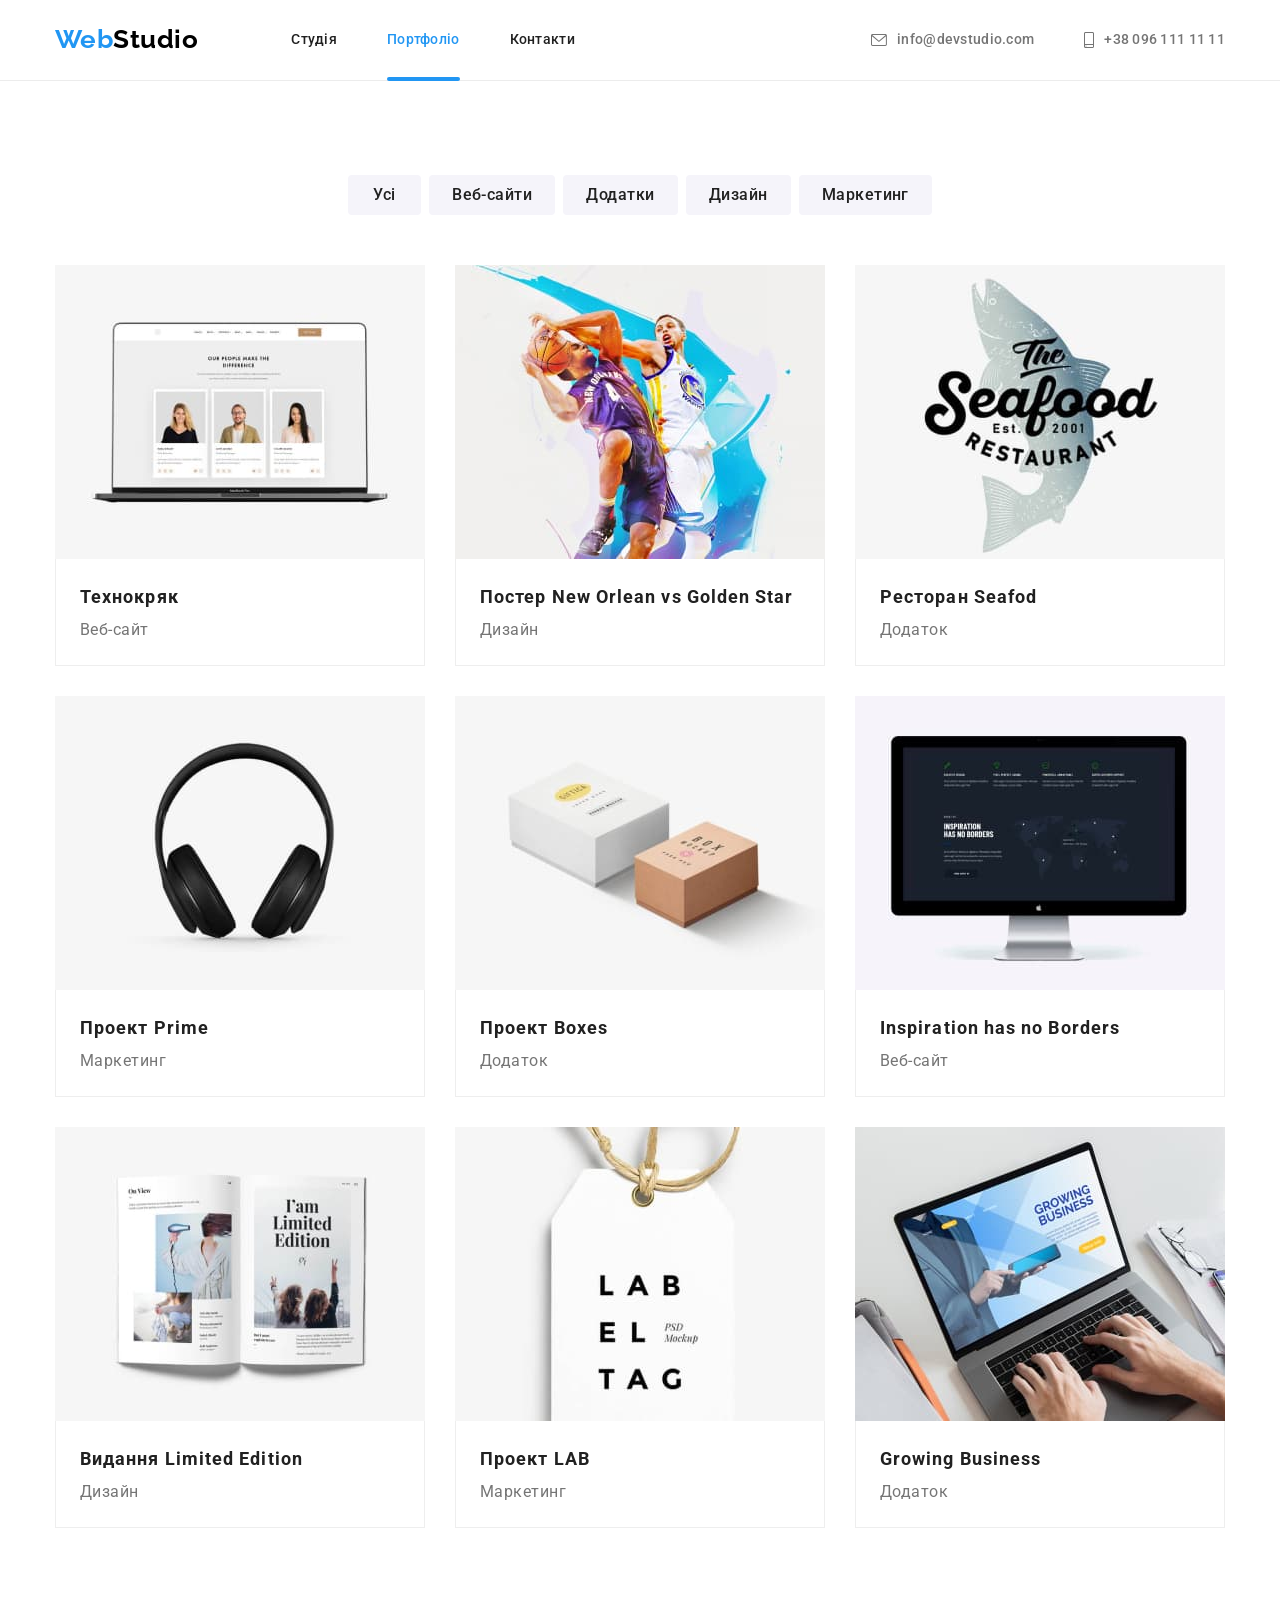
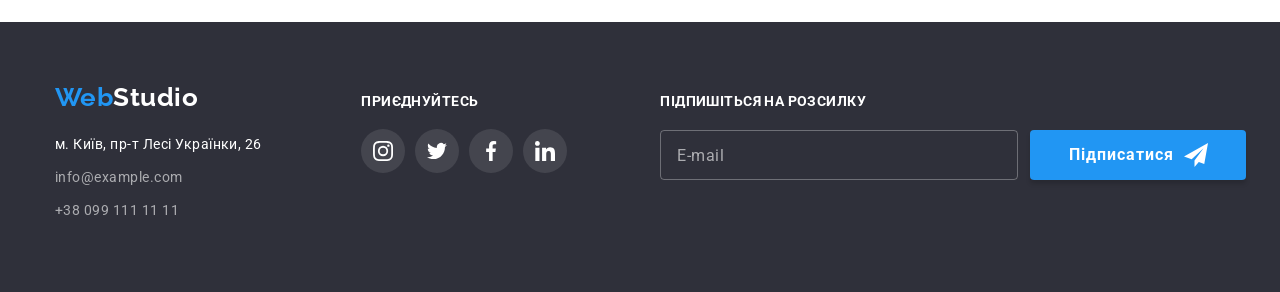
==== commit a38b445a: "final commit" ====
--- a/portfolio.html
+++ b/portfolio.html
@@ -475,25 +475,25 @@
             </li>
           </ul>
         </div>
-      </div>
-
-      <div class="subscribe-section">
-        <p class="subscribe-text">Підпишіться на розсилку</p>
-        <div class="subscribe-container">
-          <label class="subscribe-label">
-            <input
-              type="email"
-              class="subscribe-input"
-              name="subscribe-email"
-              placeholder="E-mail"
-            />
-          </label>
-          <button class="subscribe-button" type="submit">
-            Підписатися
-            <svg class="subscribe-icon" width="24" height="24">
-              <use href="./images/icons.svg#icon-subscribe"></use>
-            </svg>
-          </button>
+
+        <div class="subscribe-section">
+          <p class="subscribe-text">Підпишіться на розсилку</p>
+          <div class="subscribe-container">
+            <label class="subscribe-label">
+              <input
+                type="email"
+                class="subscribe-input"
+                name="subscribe-email"
+                placeholder="E-mail"
+              />
+            </label>
+            <button class="subscribe-button" type="submit">
+              Підписатися
+              <svg class="subscribe-icon" width="24" height="24">
+                <use href="./images/icons.svg#icon-subscribe"></use>
+              </svg>
+            </button>
+          </div>
         </div>
       </div>
     </footer>
--- a/css/styles.css
+++ b/css/styles.css
@@ -649,6 +649,10 @@
   margin-right: 70px;
 }
 
+.footer-section:nth-child(2) {
+  margin-right: 93px;
+}
+
 .invitation {
   font-weight: 700;
   font-size: 14px;
@@ -679,13 +683,6 @@
     fill 250ms var(--transition-timing-function);
 }
 /* -----------------subscribe-footer----------------- */
-.subscribe-section {
-  position: absolute;
-  top: 72px;
-  left: 50%;
-  width: 570px;
-  height: 86px;
-}
 
 .subscribe-text {
   display: block;
